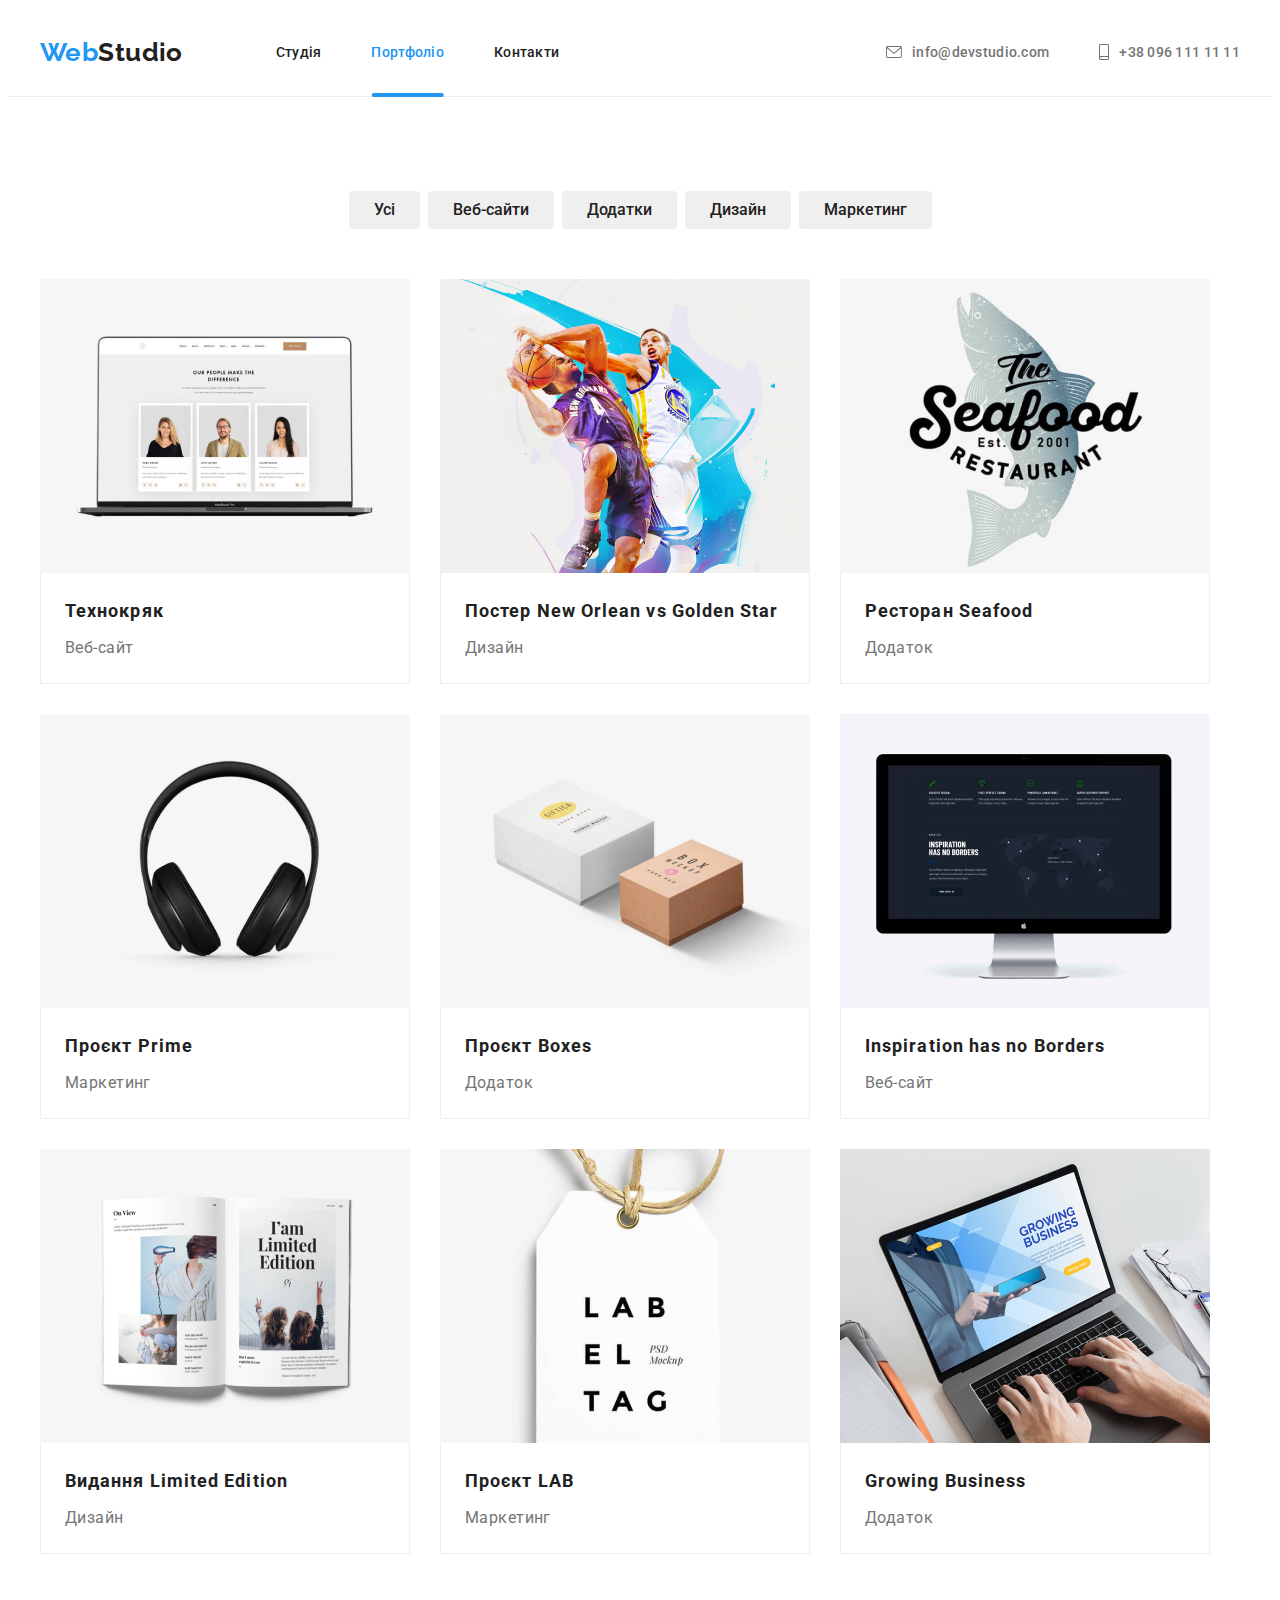
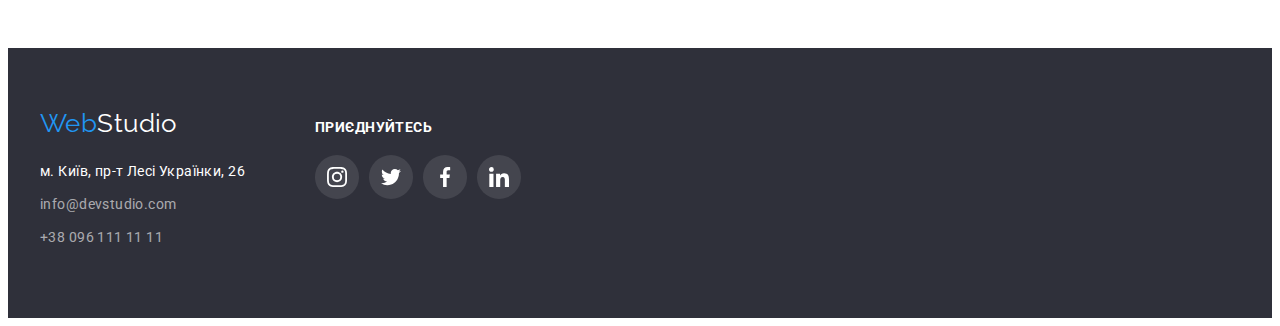
==== portfolio.html @ 7c2a33c4 "Initial commit" ====
<!DOCTYPE html>
<html lang="uk">
  <head>
    <meta charset="UTF-8" />
    <meta http-equiv="X-UA-Compatible" content="IE=edge" />
    <meta name="viewport" content="width=device-width, initial-scale=1.0" />
    <title>WebStudio</title>
    <link rel="preconnect" href="https://fonts.googleapis.com" />
    <link rel="preconnect" href="https://fonts.gstatic.com" crossorigin />
    <link
      href="https://fonts.googleapis.com/css2?family=Montserrat:wght@400;500;600&family=Raleway:wght@700&family=Roboto:wght@400;500;700;900&display=swap"
      rel="stylesheet"
    />
    <!---Modern-normalize---->
    <link
      rel="stylesheet"
      href="https://cdnjs.cloudflare.com/ajax/libs/modern-normalize/1.1.0/modern-normalize.min.css"
      integrity="sha512-wpPYUAdjBVSE4KJnH1VR1HeZfpl1ub8YT/NKx4PuQ5NmX2tKuGu6U/JRp5y+Y8XG2tV+wKQpNHVUX03MfMFn9Q=="
      crossorigin="anonymous"
      referrerpolicy="no-referrer"
    />
    <!----Castom styles---->
    <link rel="stylesheet" href="./css/style.css" />
  </head>
  <body>
    <header class="header">
      <div class="header-container container">
        <nav class="nav-container">
          <a href="./index.html" class="logo link">Web<span class="logo-header">Studio</span></a>
          <ul class="nav-header list">
            <li class="nav-item">
              <a href="./index.html" class="nav-link link ">Студія</a>
            </li>
            <li class="nav-item"><a href="./portfolio.html" class="nav-link link alert">Портфоліо</a></li>
            <li class="nav-item"><a href="" class="nav-link link">Контакти</a></li>
          </ul>
        </nav>

        <ul class="nav-header list">
          <li>
            <a href="mailto:info@devstudio.com" class="contact-nav link link"
              ><svg class="header-icon" width="16" height="12">
                <use href="./images/icons.svg#icon-envelope-hover"></use></svg
              >info@devstudio.com</a
            >
          </li>
          <li>
            <a href="tel:+380961111111" class="contact-nav link"
              ><svg class="header-icon" width="10" height="16">
                <use href="./images/icons.svg#icon-smartphone"></use></svg
              >+38 096 111 11 11</a
            >
          </li>
        </ul>
      </div>
    </header>
    <main>
      <section class="section">
        <div class="container">
          <h1 hidden>Портфоліо</h1>
          <ul class="portfolio-list list">
            <li><button type="button" class="portfolio-btn">Усі</button></li>
            <li><button type="button" class="portfolio-btn">Веб-сайти</button></li>
            <li><button type="button" class="portfolio-btn">Додатки</button></li>
            <li><button type="button" class="portfolio-btn">Дизайн</button></li>
            <li><button type="button" class="portfolio-btn">Маркетинг</button></li>
          </ul>

          <ul class="progecr-list list">
            <li class="progect-item">
              <a class="progect-box " href="">
                <div class="team-thumb">
              <img src="./images/hw1.jpg" alt="фото1" />
              <div class="overlay">
                <p class="overlay-teax">Ресурс пропонує комплексні пропозиції з різним рівнем функціоналу та сервісів. Все це дозволить відвідувачу отримати вичерпні відомості про компанію чи приватну особу.</p>
              </div>
              </div>
              <div class="progecr-list-text">
                <h2 class="project-title">Технокряк</h2>
                <p class="project-teax">Веб-сайт</p>
                </div>
              </a>
            </li>
            <li>
              <a class="progect-box" href="">
              <img src="./images/hw2.jpg" alt="фото2" />
              <div class="progecr-list-text">
                <h2 class="project-title">Постер New Orlean vs Golden Star</h2>
                <p class="project-teax">Дизайн</p>
              </div>
              </a>
            </li>
            <li>
              <a class="progect-box" href="">
              <img src="./images/hw3.jpg" alt="фото3" />
              <div class="progecr-list-text">
                <h2 class="project-title">Ресторан Seafood</h2>
                <p class="project-teax">Додаток</p>
              </div>
              </a>
            </li>
            <li>
              <a class="progect-box" href="">
              <img src="./images/hw4.jpg" alt="фото4" />
              <div class="progecr-list-text">
                <h2 class="project-title">Проєкт Prime</h2>
                <p class="project-teax">Маркетинг</p>
              </div>
              </a>
            </li>
            <li>
              <a class="progect-box" href="">
              <img src="./images/hw5.jpg" alt="фото5" />
              <div class="progecr-list-text">
                <h2 class="project-title">Проєкт Boxes</h2>
                <p class="project-teax">Додаток</p>
              </div>
              </a>
            </li>
            <li>
              <a class="progect-box" href="">
              <img src="./images/hw6.jpg" alt="фото6" />
              <div class="progecr-list-text">
                <h2 class="project-title" lang="en">Inspiration has no Borders</h2>
                <p class="project-teax">Веб-сайт</p>
              </div>
              </a>
            </li>
            <li>
              <a class="progect-box" href="">
              <img src="./images/hw7.jpg" alt="фото7" />
              <div class="progecr-list-text">
                <h2 class="project-title">Видання Limited Edition</h2>
                <p class="project-teax">Дизайн</p>
              </div>
              </a>
            </li>
            <li>
              <a class="progect-box" href="">
              <img src="./images/hw8.jpg" alt="фото8" />
              <div class="progecr-list-text">
                <h2 class="project-title">Проєкт LAB</h2>
                <p class="project-teax">Маркетинг</p>
              </div>
              </a>
            </li>
            <li>
              <a class="progect-box" href="">
              <img src="./images/hw9.jpg" alt="фото9" />
              <div class="progecr-list-text">
                <h2 class="project-title" lang="en">Growing Business</h2>
                <p class="project-teax">Додаток</p>
              </div>
              </a>
            </li>
          </ul>
        </div>
      </section>
    </main>

    <footer class="footer">
      <div class="container footer-container">
        <div class="footer-left-container">
        <a class="footer-logo link" href="./index.html"
          >Web<span class="logo-footer">Studio</span></a
        >
        <address>
          <ul class="list list-footer">
            <li class="footre-items">
              <a
                class="contact-gps link"
                href="https://www.google.com/maps/place/%D0%B1%D1%83%D0%BB.+%D0%9B%D0%B5%D1%81%D0%B8+%D0%A3%D0%BA%D1%80%D0%B0%D0%B8%D0%BD%D0%BA%D0%B8,+26,+%D0%9A%D0%B8%D0%B5%D0%B2,+02000/@50.4265807,30.5361971,17z/data=!3m1!4b1!4m5!3m4!1s0x40d4cf0e033ecbe9:0x57a4dffefec77da0!8m2!3d50.4265807!4d30.5383858"
                target="_blank"
                rel="noopener noreferrer"
                >м. Київ, пр-т Лесі Українки, 26</a
              >
            </li>
            <li class="footre-items">
              <a href="mailto:info@devstudio.com" class="contact-link link">info@devstudio.com</a>
            </li>
            <li class="footre-items">
              <a href="tel:+380961111111" class="contact-link link">+38 096 111 11 11</a>
            </li>
          </ul>
          </div>
          <div class="footer-nav">
            <p class="text">ПРИЄДНУЙТЕСЬ</p>
            <ul class="list footer-social">
              <li class="social-box">
                <a
                  class="social-nav link"
                  href=""
                  target="_blank"
                  rel="noopener noreferrer"
                  aria-label="іконка instagram"
                >
                  <svg class="footer-team-icon" width="20" height="20">
                    <use href="./images/icons.svg#icon-instagram-2"></use>
                  </svg>
                </a>
              </li>
              <li class="social-box">
                <a
                  class="social-nav link"
                  href=""
                  target="_blank"
                  rel="noopener noreferrer"
                  aria-label="іконка twitter"
                >
                  <svg class="footer-team-icon" width="20" height="20">
                    <use href="./images/icons.svg#icon-twitter-1"></use>
                  </svg>
                </a>
              </li>
              <li class="social-box">
                <a
                  class="social-nav link"
                  href=""
                  target="_blank"
                  rel="noopener noreferrer"
                  aria-label="іконка facebook"
                >
                  <svg class="footer-team-icon" width="20" height="20">
                    <use href="./images/icons.svg#icon-facebook-1"></use>
                  </svg>
                </a>
              </li>
              <li class="social-box">
                <a
                  class="social-nav link"
                  href=""
                  target="_blank"
                  rel="noopener noreferrer"
                  aria-label="іконка linkedin"
                >
                  <svg class="footer-team-icon" width="20" height="20">
                    <use href="./images/icons.svg#icon-linkedin-1"></use>
                  </svg>
                </a>
              </li>
            </ul>
            </address>
          </div>
      </div>
    </footer>
  </body>
</html>
---- css/style.css ----
:root {
  --link-focus-color: #2196f3;
  --text-paragraf-color: #757575;
  --text-fon-white-color: #ffffff;
  --text-title-color: #212121;

  --indent: 30px;
  --items: 3;
}

body {
  font-family: 'Roboto', sans-serif;
  font-size: 14px;
  background-color: var(--text-fon-white-color);
  color: var(--text-title-color);
  letter-spacing: 0.03em;
}
/* ------------------card set---------------- */
.card-set {
  display: flex;
  flex-wrap: wrap;
  gap: var(--indent);
}
.card-set-indent {
  flex-basis: calc((100% - var(--indent) * (var(--items) - 1)) / var(--items));
}

/* ------------------reset start---------------- */
h1,
h2,
h3,
h4,
h5,
h6,
p,
ul {
  margin: 0;
}
.list {
  list-style: none;
  margin: 0;
  padding: 0;
}

.link {
  text-decoration: none;
  color: currentColor;
}
img {
  display: block;
  max-width: 100%;
  height: auto;
}
.container {
  width: 1200px;
  padding: 0 15px;
  margin: 0 auto;
}
.section {
  padding-top: 94px;
  padding-bottom: 94px;
}

/* ------------------reset end---------------- */

/* ------------------HAEDER---------------- */
.header-container {
  align-items: center;
  display: flex;
  justify-content: space-between;
}
.header {
  border-bottom: 1px solid #ececec;
}

.nav-list {
  display: flex;
  gap: 30px;
}
.nav-header {
  display: flex;
  gap: 50px;
}
.nav-container {
  display: flex;
  align-items: center;
}
.logo {
  margin-right: 93px;
  font-family: 'Raleway';
  font-weight: 700;
  font-size: 26px;
  line-height: calc(16 / 12);
  color: var(--link-focus-color);
}

.logo-header {
  color: var(--text-title-color);
}
.nav-item {
  font-weight: 500;
  line-height: 1.33;
  letter-spacing: 0.02em;
  color: var(--text-title-color);
}
.nav-link {
  position: relative;
  display: block;
  padding-top: 32px;
  padding-bottom: 32px;
  font-weight: 500;
  line-height: 1.33;
  letter-spacing: 0.02em;
  color: var(--text-title-color);
  transition-property: color;
  transition-duration: 250ms;
  transition-timing-function: cubic-bezier(0.4, 0, 0.2, 1);
}
.alert {
  color: var(--link-focus-color);
}
.nav-link::after {
  content: '';
  position: absolute;
  transform: translateX(-50%) scaleX(0.3);
  left: 50%;

  display: block;
  width: 100%;
  height: 4px;
  border-radius: 2px;
  bottom: -4px;

  background: var(--link-focus-color);
  opacity: 0;
  transition-property: var(--link-focus-color);
  transition-duration: 250ms;
  transition-timing-function: cubic-bezier(0.4, 0, 0.2, 1);
}
.nav-link:hover,
.nav-link:focus {
  color: var(--link-focus-color);
}
.nav-link:hover:after,
.nav-link:focus:after {
  transform: translateX(-50%) scaleX(1);
  opacity: 1;
}
.contact-nav {
  display: flex;
  align-items: center;
  font-weight: 500;
  line-height: calc(24 / 14);
  letter-spacing: 0.02em;
  text-decoration: none;
  color: var(--text-paragraf-color);
  padding-top: 32px;
  padding-bottom: 32px;
  transition-property: color;
  transition-duration: 250ms;
  transition-timing-function: cubic-bezier(0.4, 0, 0.2, 1);
}

.contact-nav:hover,
.contact-nav:focus {
  color: var(--link-focus-color);
}
.alert::after {
  color: var(--link-focus-color);

  position: absolute;
  transform: translateX(-50%);
  left: 50%;

  display: block;
  width: 100%;
  height: 4px;
  border-radius: 2px;
  bottom: -4px;

  background: var(--link-focus-color);
  opacity: 1;
}
.header-icon {
  margin-right: 10px;
  fill: currentColor;
}
/* ------------------HAEDER---------------- */

/* ------------------hero---------------- */
.hero {
  padding-top: 200px;
  padding-bottom: 200px;
  background-image: linear-gradient(to right, rgba(47, 48, 58, 0.4), rgba(47, 48, 58, 0.4)),
    url(../images/Img\ 10.jpg);
  background-position: center;
  background-repeat: no-repeat;
  background-color: rgba(47, 48, 58, 0.4);
  max-width: 1600px;
  margin: 0 auto;
}
.hero-h {
  margin: 0 auto;
  text-align: center;
  width: 696px;
  margin-bottom: 30px;
  font-weight: 900;
  font-size: 44px;
  line-height: calc(60 / 44);
  text-align: center;
  letter-spacing: 0.06em;
  text-transform: uppercase;
  color: var(--text-fon-white-color);
}
.header-btn {
  display: block;
  margin: 0 auto;
  align-items: center;
  padding: 5px 31px;
  font-family: inherit;
  font-weight: 700;
  font-size: 16px;
  line-height: calc(30 / 12);
  letter-spacing: 0.06em;
  color: var(--text-fon-white-color);
  cursor: pointer;
  background-color: var(--link-focus-color);
  box-shadow: 0px 4px 4px rgba(0, 0, 0, 0.15);
  border-radius: 4px;
  border: none;
  cursor: pointer;
}

/* ------------------hero---------------- */

/* ------------------featore ---------------- */

.featore {
  padding-bottom: 0px;
}
.featore-list {
  display: flex;
  gap: 30px;
}
.featore-title {
  margin-bottom: 10px;
  width: 270px;
  line-height: calc(16 / 14);
  text-transform: uppercase;
  font-size: 14px;
  color: var(--text-title-color);
}
.featore-text {
  width: 270px;
  line-height: calc(24 / 14);
  color: var(--text-paragraf-color);
}
.featore-svg-container {
  display: flex;
  justify-content: center;
  align-items: center;
  height: 120px;
  margin-bottom: 30px;
  background: #f5f4fa;
  border-radius: 4px;
}

/* ------------------featore ---------------- */

/* -----------------section-title ---------------- */

.nav-list {
  gap: 30px;
}
.section-title {
  margin-bottom: 50px;
  font-size: 36px;
  line-height: calc(42 / 36);
  text-align: center;
  color: var(--text-title-color);
}
.section-gallery {
  position: relative;
}
.overlay-list {
  position: absolute;
  width: 100%;
  height: 70px;
  bottom: 0;

  background: rgba(47, 48, 58, 0.8);
}
.overlay-team {
  padding-top: 27px;
  padding-bottom: 27px;
  font-weight: 700;
  font-size: 14px;
  line-height: calc(16 / 14);
  text-align: center;
  text-transform: uppercase;
  color: var(--text-fon-white-color);
}
/* ------------------section-title---------------- */

/* ------------------team ---------------- */
.team-list-text {
  padding-top: 30px;
  padding-bottom: 30px;
}
.team-title {
  margin-bottom: 10px;
  justify-content: center;
  font-weight: 500;
  font-size: 16px;
  line-height: calc(19 / 16);
  text-align: center;
  color: var(--text-title-color);
}
.team-text {
  justify-content: center;
  font-size: 16px;
  line-height: calc(19 / 16);
  text-align: center;
  color: var(--text-paragraf-color);
}
.team-nav {
  background: #ffffff;

  box-shadow: 0px 1px 3px rgba(0, 0, 0, 0.12), 0px 1px 1px rgba(0, 0, 0, 0.14),
    0px 2px 1px rgba(0, 0, 0, 0.2);
  border-radius: 0px 0px 4px 4px;
}
.team {
  background: #f5f4fa;
}
.social {
  display: flex;
  justify-content: center;
  align-items: center;
  gap: 10px;
  margin-top: 16px;
}
.social-link {
  display: flex;
  align-items: center;
  justify-content: center;
  width: 44px;
  height: 44px;
  border-radius: 50%;
  color: #afb1b8;
  background-color: var(--text-fon-white-color);
  outline: none;
  transition-property: color, background-color;
  transition-duration: 250ms;
  transition-timing-function: cubic-bezier(0.4, 0, 0.2, 1);
}
.team-icon {
  fill: currentColor;
}
.social-link:hover,
.social-link:focus {
  color: var(--text-fon-white-color);
  background-color: var(--link-focus-color);
}
/* ------------------team ---------------- */
/* -----------------constant ---------------- */
.constant {
  padding: 94px 0;
}
.constant-title {
  margin-bottom: 50px;
  font-size: 36px;
  line-height: calc(42 / 36);
  text-align: center;
  color: var(--text-title-color);
}
.constant-list {
  display: flex;
  gap: 30px;
}
.constant-link {
  display: flex;
  justify-content: center;
  align-items: center;
  width: 100%;
  height: 100%;
  width: 170px;
  height: 92px;
  color: #afb1b8;
  border: 1px solid #afb1b8;
  border-radius: 4px;
  transition-property: color, border;
  transition-duration: 250ms, 250ms;
  transition-timing-function: cubic-bezier(0.4, 0, 0.2, 1);
}
.constant-icon {
  fill: currentColor;
}

.constant-link:hover,
.constant-link:focus {
  border: 1px solid var(--link-focus-color);
  color: var(--link-focus-color);
}
/* -----------------constant ---------------- */

/* ------------------footer---------------- */
.footer {
  padding-top: 60px;
  padding-bottom: 60px;
  background-color: #2f303a;
}

.footer-left-container {
  margin-right: 70px;
}

.footer-logo {
  display: block;
  margin-bottom: 20px;
  font-family: 'Raleway';
  font-size: 26px;
  line-height: calc(31 / 26);
  color: var(--link-focus-color);
}
.logo-footer {
  width: 145px;
  color: var(--text-fon-white-color);
}
.footre-items {
  margin-bottom: 9px;
}

.contact-gps {
  display: block;
  font-style: normal;
  line-height: 24px;
  color: var(--text-fon-white-color);
}
.contact-link {
  display: block;
  font-style: normal;
  line-height: calc(24 / 14);
  text-decoration: none;
  color: rgba(255, 255, 255, 0.6);
  transition-property: color;
  transition-duration: 250ms;
  transition-timing-function: cubic-bezier(0.4, 0, 0.2, 1);
}
.contact-link:hover,
.contact-link:focus {
  color: var(--link-focus-color);
}
.text {
  margin-bottom: 20px;
  display: flex;
  font-weight: 700;
  font-size: 14px;
  line-height: calc(16 / 14);
  text-transform: uppercase;
  color: var(--text-fon-white-color);
  font-style: normal;
}
.social-nav {
  display: flex;
  justify-content: center;
  align-items: center;
  width: 100%;
  height: 100%;
  border-radius: 50%;
  outline: none;
  color: var(--text-fon-white-color);
  background: rgba(255, 255, 255, 0.1);
  transition-property: background-color;
  transition-duration: 250ms;
  transition-timing-function: cubic-bezier(0.4, 0, 0.2, 1);
}
.social-box {
  width: 44px;
  height: 44px;
}
.footer-team-icon {
  fill: currentColor;
}
.footer-social {
  display: flex;
  justify-content: center;
  align-items: center;
  gap: 10px;
}
.footer-container {
  display: flex;
  align-items: baseline;
}
.social-nav:hover,
.social-nav:focus {
  color: var(--text-fon-white-color);
  background-color: #2196f3;
}

/* ------------------footer---------------- */

/* ------------------Modal-windov---------------- */
.backdrop {
  position: fixed;
  width: 100%;
  height: 100%;
  left: 0;
  top: 0;
  background-color: rgba(0, 0, 0, 0, 0.2);
  backdrop-filter: blur(2px);
  transition-property: opacity, visibility;
  transition-duration: 250ms;
  transition-timing-function: cubic-bezier(0.4, 0, 0.2, 1);
}
.backdrop.is-hidden {
  opacity: 0;
  visibility: hidden;
  pointer-events: none;
}
.modal {
  position: absolute;
  top: 50%;
  left: 50%;
  transform: translateX(-50%) translateY(-50%);

  width: 528px;
  min-height: 581px;
  background: var(--text-fon-white-color);
  box-shadow: 0px 1px 3px rgba(0, 0, 0, 0.12), 0px 1px 1px rgba(0, 0, 0, 0.14),
    0px 2px 1px rgba(0, 0, 0, 0.2);
  border-radius: 4px;
}
.backdrop.is-hidden .modal {
  opacity: 0;
  transform: translateX(-50%) translateY(-70%);
}
.modal-btn {
  position: absolute;
  top: 8px;
  right: 8px;

  padding: 0;
  display: inline-flex;
  align-items: center;
  justify-content: center;
  width: 30px;
  height: 30px;
  border-radius: 50%;
  background: var(--text-fon-white-color);
  border: 1px solid rgba(0, 0, 0, 0.1);
  cursor: pointer;
}
.icon-modal {
  fill: currentColor;
}

/* ------------------Modal-windov---------------- */

/* ------------------portfolio-hero---------------- */

.portfolio-btn {
  min-width: 23px;
  min-height: 38px;

  display: inline-block;
  padding: 6px 25px;
  font-family: inherit;
  font-weight: 500;
  font-size: 16px;
  line-height: calc(26 / 16);
  text-align: center;
  color: var(--text-title-color);
  border-radius: 4px;
  cursor: pointer;
  border: none;
  transition-property: color, background-color, box-shadow;
  transition-duration: 250ms;
  transition-timing-function: cubic-bezier(0.4, 0, 0.2, 1);
}
.portfolio-btn:hover,
.portfolio-btn:focus {
  color: var(--text-fon-white-color);
  background-color: var(--link-focus-color);
  box-shadow: 0px 3px 1px rgba(0, 0, 0, 0.1), 0px 1px 2px rgba(0, 0, 0, 0.08),
    0px 2px 2px rgba(0, 0, 0, 0.12);
}
.portfolio-list {
  display: flex;
  gap: 8px;
  justify-content: center;
  margin-bottom: 50px;
}
.progecr-list {
  display: flex;
  flex-wrap: wrap;
  gap: 30px;
}

/* ------------------progecr---------------- */
.progecr-list-text {
  background: var(--text-fon-white-color);
  border: 1px solid #eeeeee;
  border-top: none;
  padding: 20px 24px;
}
.team-thumb {
  position: relative;
  overflow: hidden;
}
.overlay {
  position: absolute;
  top: 0;
  left: 0;
  transform: translateY(100%);
  opacity: 0;

  width: 370px;
  height: 294px;
  padding-top: 63px;
  padding-bottom: 63px;
  padding-left: 24px;
  padding-right: 24px;
  display: flex;
  align-items: center;

  font-size: 18px;
  line-height: calc(28 / 18);
  letter-spacing: 0.03em;
  color: var(--text-fon-white-color);
  background-color: rgba(33, 150, 243, 0.9);

  transition-property: transform, opacity;
  transition-duration: 250ms;
  transition-timing-function: cubic-bezier(0.4, 0, 0.2, 1);
  user-select: none;
}
.progect-box:hover .overlay {
  transform: translateY(0);
  opacity: 1;
}
.project-title {
  margin-bottom: 4px;
  font-size: 18px;
  line-height: calc(36 / 18);
  letter-spacing: 0.06em;
  color: var(--text-title-color);
}
.project-teax {
  font-size: 16px;
  line-height: calc(30 / 16);
  color: var(--text-paragraf-color);
}
.progect-box {
  display: block;
  text-decoration: none;
  transition-property: box-shadow;
  transition-duration: 250ms;
  transition-timing-function: cubic-bezier(0.4, 0, 0.2, 1);
}
.progect-box:hover,
.progect-box:focus {
  box-shadow: 0px 1px 1px rgba(0, 0, 0, 0.12), 0px 4px 4px rgba(0, 0, 0, 0.06),
    1px 4px 6px rgba(0, 0, 0, 0.16);
}
/* ------------------progecr---------------- */
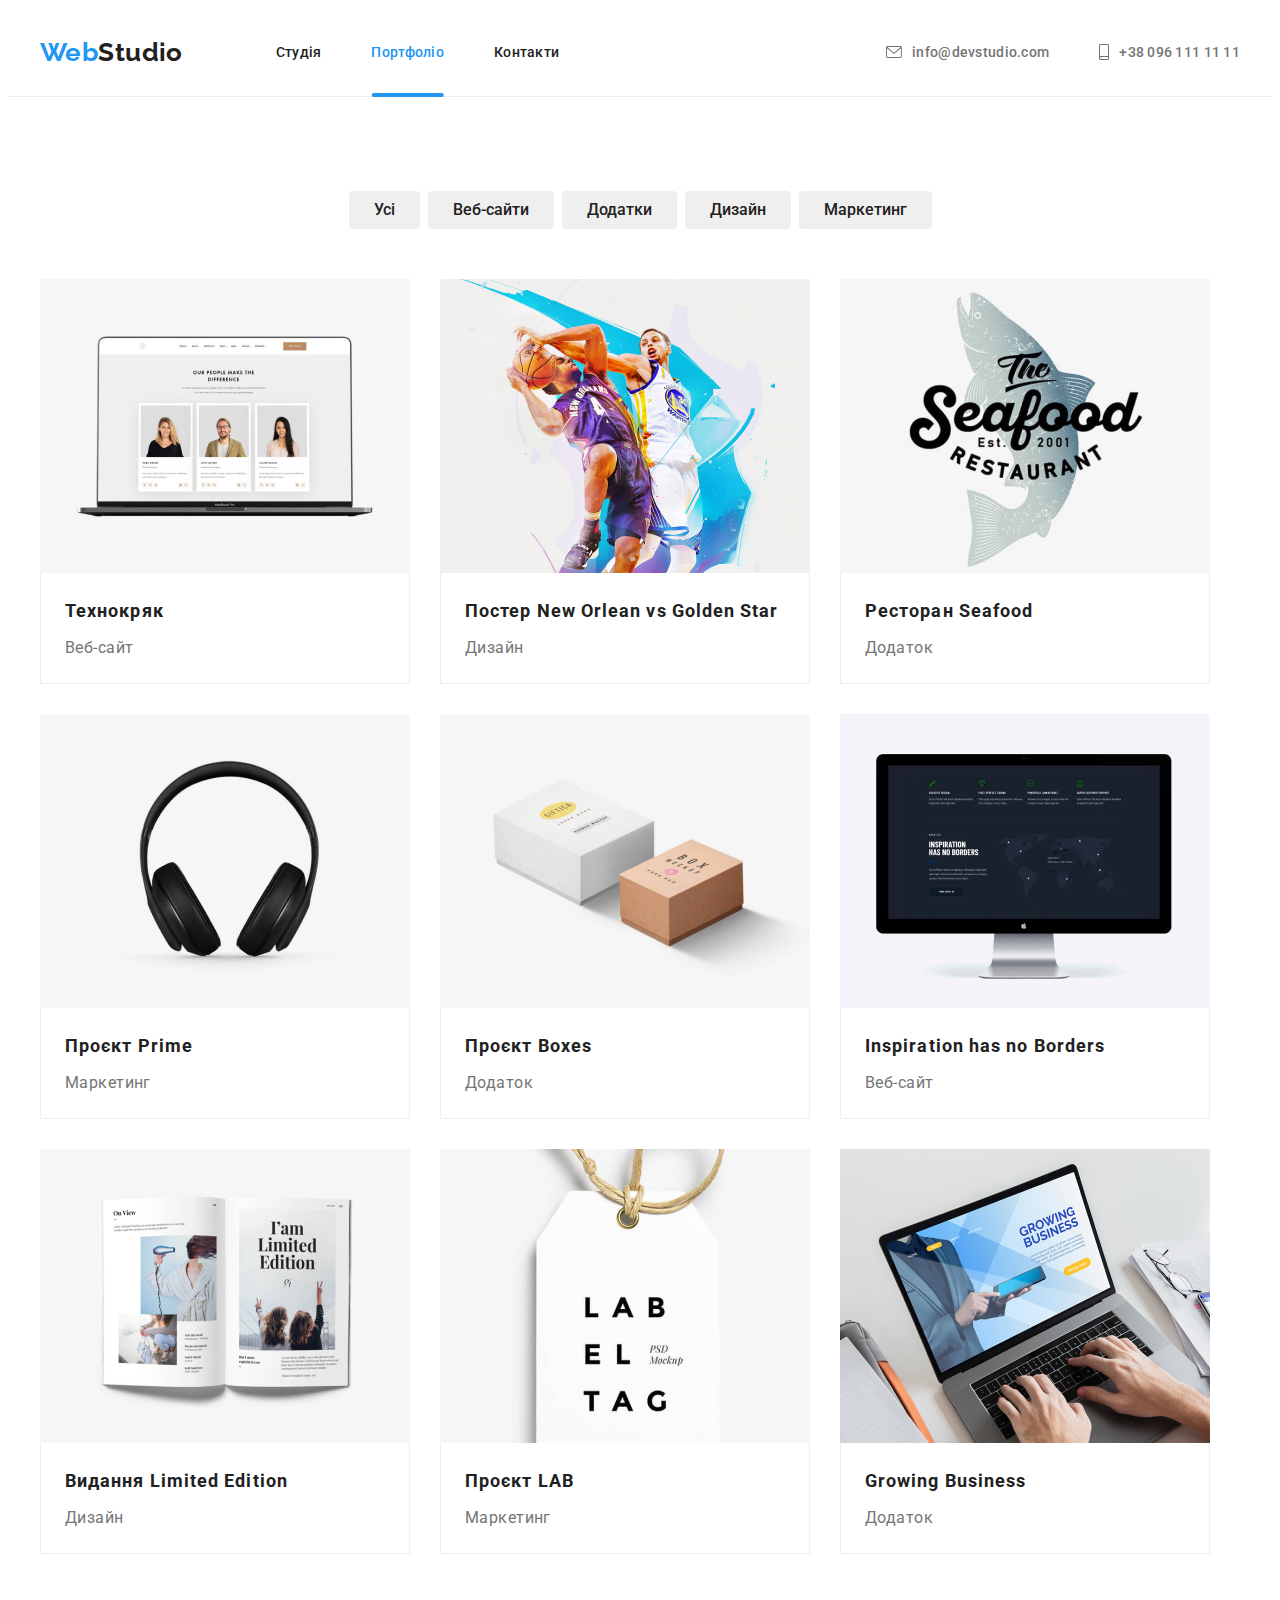
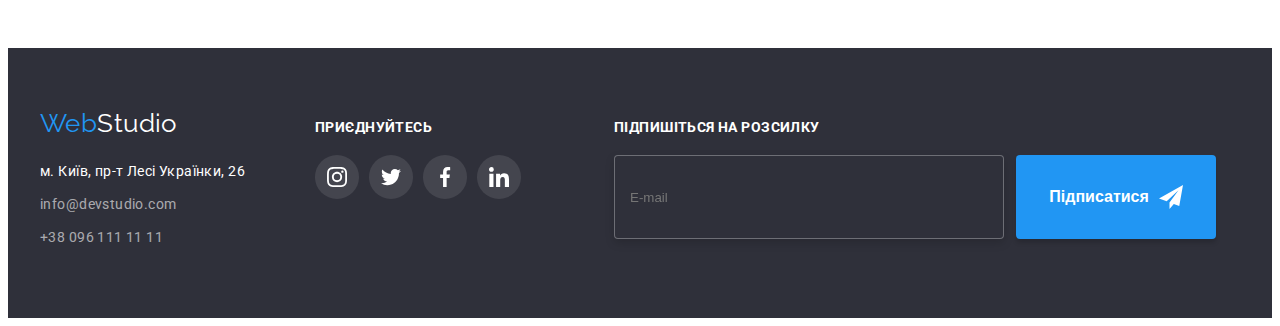
==== commit c92a61e5: "06hw" ====
--- a/portfolio.html
+++ b/portfolio.html
@@ -29,9 +29,11 @@
           <a href="./index.html" class="logo link">Web<span class="logo-header">Studio</span></a>
           <ul class="nav-header list">
             <li class="nav-item">
-              <a href="./index.html" class="nav-link link ">Студія</a>
-            </li>
-            <li class="nav-item"><a href="./portfolio.html" class="nav-link link alert">Портфоліо</a></li>
+              <a href="./index.html" class="nav-link link">Студія</a>
+            </li>
+            <li class="nav-item">
+              <a href="./portfolio.html" class="nav-link link alert">Портфоліо</a>
+            </li>
             <li class="nav-item"><a href="" class="nav-link link">Контакти</a></li>
           </ul>
         </nav>
@@ -68,89 +70,93 @@
 
           <ul class="progecr-list list">
             <li class="progect-item">
-              <a class="progect-box " href="">
+              <a class="progect-box" href="">
                 <div class="team-thumb">
-              <img src="./images/hw1.jpg" alt="фото1" />
-              <div class="overlay">
-                <p class="overlay-teax">Ресурс пропонує комплексні пропозиції з різним рівнем функціоналу та сервісів. Все це дозволить відвідувачу отримати вичерпні відомості про компанію чи приватну особу.</p>
-              </div>
-              </div>
-              <div class="progecr-list-text">
-                <h2 class="project-title">Технокряк</h2>
-                <p class="project-teax">Веб-сайт</p>
-                </div>
-              </a>
-            </li>
-            <li>
-              <a class="progect-box" href="">
-              <img src="./images/hw2.jpg" alt="фото2" />
-              <div class="progecr-list-text">
-                <h2 class="project-title">Постер New Orlean vs Golden Star</h2>
-                <p class="project-teax">Дизайн</p>
-              </div>
-              </a>
-            </li>
-            <li>
-              <a class="progect-box" href="">
-              <img src="./images/hw3.jpg" alt="фото3" />
-              <div class="progecr-list-text">
-                <h2 class="project-title">Ресторан Seafood</h2>
-                <p class="project-teax">Додаток</p>
-              </div>
-              </a>
-            </li>
-            <li>
-              <a class="progect-box" href="">
-              <img src="./images/hw4.jpg" alt="фото4" />
-              <div class="progecr-list-text">
-                <h2 class="project-title">Проєкт Prime</h2>
-                <p class="project-teax">Маркетинг</p>
-              </div>
-              </a>
-            </li>
-            <li>
-              <a class="progect-box" href="">
-              <img src="./images/hw5.jpg" alt="фото5" />
-              <div class="progecr-list-text">
-                <h2 class="project-title">Проєкт Boxes</h2>
-                <p class="project-teax">Додаток</p>
-              </div>
-              </a>
-            </li>
-            <li>
-              <a class="progect-box" href="">
-              <img src="./images/hw6.jpg" alt="фото6" />
-              <div class="progecr-list-text">
-                <h2 class="project-title" lang="en">Inspiration has no Borders</h2>
-                <p class="project-teax">Веб-сайт</p>
-              </div>
-              </a>
-            </li>
-            <li>
-              <a class="progect-box" href="">
-              <img src="./images/hw7.jpg" alt="фото7" />
-              <div class="progecr-list-text">
-                <h2 class="project-title">Видання Limited Edition</h2>
-                <p class="project-teax">Дизайн</p>
-              </div>
-              </a>
-            </li>
-            <li>
-              <a class="progect-box" href="">
-              <img src="./images/hw8.jpg" alt="фото8" />
-              <div class="progecr-list-text">
-                <h2 class="project-title">Проєкт LAB</h2>
-                <p class="project-teax">Маркетинг</p>
-              </div>
-              </a>
-            </li>
-            <li>
-              <a class="progect-box" href="">
-              <img src="./images/hw9.jpg" alt="фото9" />
-              <div class="progecr-list-text">
-                <h2 class="project-title" lang="en">Growing Business</h2>
-                <p class="project-teax">Додаток</p>
-              </div>
+                  <img src="./images/hw1.jpg" alt="фото1" />
+                  <div class="overlay">
+                    <p class="overlay-teax">
+                      Ресурс пропонує комплексні пропозиції з різним рівнем функціоналу та сервісів.
+                      Все це дозволить відвідувачу отримати вичерпні відомості про компанію чи
+                      приватну особу.
+                    </p>
+                  </div>
+                </div>
+                <div class="progecr-list-text">
+                  <h2 class="project-title">Технокряк</h2>
+                  <p class="project-teax">Веб-сайт</p>
+                </div>
+              </a>
+            </li>
+            <li>
+              <a class="progect-box" href="">
+                <img src="./images/hw2.jpg" alt="фото2" />
+                <div class="progecr-list-text">
+                  <h2 class="project-title">Постер New Orlean vs Golden Star</h2>
+                  <p class="project-teax">Дизайн</p>
+                </div>
+              </a>
+            </li>
+            <li>
+              <a class="progect-box" href="">
+                <img src="./images/hw3.jpg" alt="фото3" />
+                <div class="progecr-list-text">
+                  <h2 class="project-title">Ресторан Seafood</h2>
+                  <p class="project-teax">Додаток</p>
+                </div>
+              </a>
+            </li>
+            <li>
+              <a class="progect-box" href="">
+                <img src="./images/hw4.jpg" alt="фото4" />
+                <div class="progecr-list-text">
+                  <h2 class="project-title">Проєкт Prime</h2>
+                  <p class="project-teax">Маркетинг</p>
+                </div>
+              </a>
+            </li>
+            <li>
+              <a class="progect-box" href="">
+                <img src="./images/hw5.jpg" alt="фото5" />
+                <div class="progecr-list-text">
+                  <h2 class="project-title">Проєкт Boxes</h2>
+                  <p class="project-teax">Додаток</p>
+                </div>
+              </a>
+            </li>
+            <li>
+              <a class="progect-box" href="">
+                <img src="./images/hw6.jpg" alt="фото6" />
+                <div class="progecr-list-text">
+                  <h2 class="project-title" lang="en">Inspiration has no Borders</h2>
+                  <p class="project-teax">Веб-сайт</p>
+                </div>
+              </a>
+            </li>
+            <li>
+              <a class="progect-box" href="">
+                <img src="./images/hw7.jpg" alt="фото7" />
+                <div class="progecr-list-text">
+                  <h2 class="project-title">Видання Limited Edition</h2>
+                  <p class="project-teax">Дизайн</p>
+                </div>
+              </a>
+            </li>
+            <li>
+              <a class="progect-box" href="">
+                <img src="./images/hw8.jpg" alt="фото8" />
+                <div class="progecr-list-text">
+                  <h2 class="project-title">Проєкт LAB</h2>
+                  <p class="project-teax">Маркетинг</p>
+                </div>
+              </a>
+            </li>
+            <li>
+              <a class="progect-box" href="">
+                <img src="./images/hw9.jpg" alt="фото9" />
+                <div class="progecr-list-text">
+                  <h2 class="project-title" lang="en">Growing Business</h2>
+                  <p class="project-teax">Додаток</p>
+                </div>
               </a>
             </li>
           </ul>
@@ -161,87 +167,162 @@
     <footer class="footer">
       <div class="container footer-container">
         <div class="footer-left-container">
-        <a class="footer-logo link" href="./index.html"
-          >Web<span class="logo-footer">Studio</span></a
-        >
-        <address>
-          <ul class="list list-footer">
-            <li class="footre-items">
+          <a class="footer-logo link" href="./index.html"
+            >Web<span class="logo-footer">Studio</span></a
+          >
+          <address>
+            <ul class="list list-footer">
+              <li class="footre-items">
+                <a
+                  class="contact-gps link"
+                  href="https://www.google.com/maps/place/%D0%B1%D1%83%D0%BB.+%D0%9B%D0%B5%D1%81%D0%B8+%D0%A3%D0%BA%D1%80%D0%B0%D0%B8%D0%BD%D0%BA%D0%B8,+26,+%D0%9A%D0%B8%D0%B5%D0%B2,+02000/@50.4265807,30.5361971,17z/data=!3m1!4b1!4m5!3m4!1s0x40d4cf0e033ecbe9:0x57a4dffefec77da0!8m2!3d50.4265807!4d30.5383858"
+                  target="_blank"
+                  rel="noopener noreferrer"
+                  >м. Київ, пр-т Лесі Українки, 26</a
+                >
+              </li>
+              <li class="footre-items">
+                <a href="mailto:info@devstudio.com" class="contact-link link">info@devstudio.com</a>
+              </li>
+              <li class="footre-items">
+                <a href="tel:+380961111111" class="contact-link link">+38 096 111 11 11</a>
+              </li>
+            </ul>
+          </address>
+        </div>
+        <div class="footer-nav">
+          <p class="text">ПРИЄДНУЙТЕСЬ</p>
+          <ul class="list footer-social">
+            <li class="social-box">
               <a
-                class="contact-gps link"
-                href="https://www.google.com/maps/place/%D0%B1%D1%83%D0%BB.+%D0%9B%D0%B5%D1%81%D0%B8+%D0%A3%D0%BA%D1%80%D0%B0%D0%B8%D0%BD%D0%BA%D0%B8,+26,+%D0%9A%D0%B8%D0%B5%D0%B2,+02000/@50.4265807,30.5361971,17z/data=!3m1!4b1!4m5!3m4!1s0x40d4cf0e033ecbe9:0x57a4dffefec77da0!8m2!3d50.4265807!4d30.5383858"
+                class="social-nav link"
+                href=""
                 target="_blank"
                 rel="noopener noreferrer"
-                >м. Київ, пр-т Лесі Українки, 26</a
+                aria-label="іконка instagram"
               >
-            </li>
-            <li class="footre-items">
-              <a href="mailto:info@devstudio.com" class="contact-link link">info@devstudio.com</a>
-            </li>
-            <li class="footre-items">
-              <a href="tel:+380961111111" class="contact-link link">+38 096 111 11 11</a>
+                <svg class="footer-team-icon" width="20" height="20">
+                  <use href="./images/icons.svg#icon-instagram-2"></use>
+                </svg>
+              </a>
+            </li>
+            <li class="social-box">
+              <a
+                class="social-nav link"
+                href=""
+                target="_blank"
+                rel="noopener noreferrer"
+                aria-label="іконка twitter"
+              >
+                <svg class="footer-team-icon" width="20" height="20">
+                  <use href="./images/icons.svg#icon-twitter-1"></use>
+                </svg>
+              </a>
+            </li>
+            <li class="social-box">
+              <a
+                class="social-nav link"
+                href=""
+                target="_blank"
+                rel="noopener noreferrer"
+                aria-label="іконка facebook"
+              >
+                <svg class="footer-team-icon" width="20" height="20">
+                  <use href="./images/icons.svg#icon-facebook-1"></use>
+                </svg>
+              </a>
+            </li>
+            <li class="social-box">
+              <a
+                class="social-nav link"
+                href=""
+                target="_blank"
+                rel="noopener noreferrer"
+                aria-label="іконка linkedin"
+              >
+                <svg class="footer-team-icon" width="20" height="20">
+                  <use href="./images/icons.svg#icon-linkedin-1"></use>
+                </svg>
+              </a>
             </li>
           </ul>
+        </div>
+        <div class="footer-form">
+          <p class="footer-form-text">Підпишіться на розсилку</p>
+          <div class="footer-form-box">
+            <input
+              class="footer-form-mail"
+              type="text"
+              name="user_mail"
+              id="user_mail"
+              placeholder="E-mail"
+            />
+            <button class="footer-form-btn" type="submit">
+              Підписатися
+              <svg class="footer-form-icon" width="24" height="24">
+                <use href="./images/icons.svg#icon-send-fly"></use>
+              </svg>
+            </button>
           </div>
-          <div class="footer-nav">
-            <p class="text">ПРИЄДНУЙТЕСЬ</p>
-            <ul class="list footer-social">
-              <li class="social-box">
-                <a
-                  class="social-nav link"
-                  href=""
-                  target="_blank"
-                  rel="noopener noreferrer"
-                  aria-label="іконка instagram"
-                >
-                  <svg class="footer-team-icon" width="20" height="20">
-                    <use href="./images/icons.svg#icon-instagram-2"></use>
-                  </svg>
-                </a>
-              </li>
-              <li class="social-box">
-                <a
-                  class="social-nav link"
-                  href=""
-                  target="_blank"
-                  rel="noopener noreferrer"
-                  aria-label="іконка twitter"
-                >
-                  <svg class="footer-team-icon" width="20" height="20">
-                    <use href="./images/icons.svg#icon-twitter-1"></use>
-                  </svg>
-                </a>
-              </li>
-              <li class="social-box">
-                <a
-                  class="social-nav link"
-                  href=""
-                  target="_blank"
-                  rel="noopener noreferrer"
-                  aria-label="іконка facebook"
-                >
-                  <svg class="footer-team-icon" width="20" height="20">
-                    <use href="./images/icons.svg#icon-facebook-1"></use>
-                  </svg>
-                </a>
-              </li>
-              <li class="social-box">
-                <a
-                  class="social-nav link"
-                  href=""
-                  target="_blank"
-                  rel="noopener noreferrer"
-                  aria-label="іконка linkedin"
-                >
-                  <svg class="footer-team-icon" width="20" height="20">
-                    <use href="./images/icons.svg#icon-linkedin-1"></use>
-                  </svg>
-                </a>
-              </li>
-            </ul>
-            </address>
-          </div>
+        </div>
       </div>
     </footer>
+
+    <!---Modal-windov-->
+    <div class="backdrop is-hidden" data-modal>
+      <div class="modal">
+        <button class="modal-btn" data-modal-close>
+          <svg class="icon-modal" width="18" height="18">
+            <use href="./images/icons.svg#icon-close-black"></use>
+          </svg>
+        </button>
+        <strong class="modal-label">Залиште свої дані, ми вам передзвонимо</strong>
+        <form class="modal-form" name="modal_form">
+          <div class="modal-form-group" role="group">
+            <label class="modal-form-label" for="user_name">Ім'я</label>
+            <div class="modal-form-wrapper">
+              <input class="modal-form-field" type="text" name="user_name" id="user_name" />
+              <svg class="modal-form-icon" width="18" height="18">
+                <use href="./images/icons.svg#icon-person-black-18dp-1"></use>
+              </svg>
+            </div>
+
+            <label class="modal-form-label" for="user_phone">Телефон</label>
+            <div class="modal-form-wrapper">
+              <input class="modal-form-field" type="tel" name="user_phone" id="user_phone" />
+              <svg class="modal-form-icon" width="18" height="18">
+                <use href="./images/icons.svg#icon-phone-black-18dp-1"></use>
+              </svg>
+            </div>
+
+            <label class="modal-form-label" for="user_mail">Пошта</label>
+            <div class="modal-form-wrapper">
+              <input class="modal-form-field" type="text" name="user_mail" id="user_mail" />
+              <svg class="modal-form-icon" width="18" height="18">
+                <use href="./images/icons.svg#icon-email-black-18dp-1"></use>
+              </svg>
+            </div>
+
+            <label class="modal-form-label" for="user_message">Коментар</label>
+            <textarea
+              class="modal-form-message"
+              name="user_message"
+              id="user_message"
+              rows="6"
+              placeholder="Введіть текст"
+            ></textarea>
+          </div>
+          <div class="modal-form-agreement" role="group">
+            <input class="modal-form-checkbox" type="checkbox" id="user_agreement" />
+            <label class="modal-form-agreement-desc" for="user_agreemen"
+              >Погоджуюся з розсилкою та приймаю
+              <a class="modal-form-agreement-link" href=""> Умови договору</a></label
+            >
+          </div>
+          <button class="modal-form-btn" type="submit">Відправити</button>
+        </form>
+      </div>
+    </div>
+    <script src="./js/modal.js"></script>
   </body>
 </html>
--- a/css/style.css
+++ b/css/style.css
@@ -133,7 +133,7 @@
 
   background: var(--link-focus-color);
   opacity: 0;
-  transition-property: var(--link-focus-color);
+  transition-property: color;
   transition-duration: 250ms;
   transition-timing-function: cubic-bezier(0.4, 0, 0.2, 1);
 }
@@ -495,7 +495,80 @@
 .social-nav:hover,
 .social-nav:focus {
   color: var(--text-fon-white-color);
-  background-color: #2196f3;
+  background-color: var(--link-focus-color);
+}
+.footer-form {
+  margin-left: 93px;
+}
+.footer-form-text {
+  display: flex;
+  margin-bottom: 20px;
+  font-weight: 700;
+  font-size: 14px;
+  line-height: calc(16 / 14);
+  letter-spacing: 0.03em;
+  text-transform: uppercase;
+
+  color: var(--text-fon-white-color);
+}
+.footer-form-mail {
+  display: flex;
+  gap: 12px;
+  width: 358px;
+  height: 50px;
+  padding: 16px 15px;
+  color: var(--text-fon-white-color);
+  border: 1px solid rgba(255, 255, 255, 0.3);
+  filter: drop-shadow(0px 4px 4px rgba(0, 0, 0, 0.15));
+  border-radius: 4px;
+  background: #2f303a;
+  outline: 1px solid transparent;
+  outline-offset: -1px;
+  transition-property: outline;
+  transition-duration: 250ms;
+  transition-timing-function: cubic-bezier(0.4, 0, 0.2, 1);
+}
+.footer-form-mail:focus {
+  outline: 1px solid var(--link-focus-color);
+}
+.footer-form-mail:placeholder {
+  display: flex;
+  align-items: center;
+  letter-spacing: 0.03em;
+  margin-right: 16px;
+  font-weight: 400;
+  font-size: 16px;
+  line-height: calc(20 / 16);
+
+  color: rgba(255, 255, 255, 0.6);
+}
+.footer-form-btn {
+  display: flex;
+  align-items: center;
+  justify-content: center;
+  padding: 10px 28px;
+  min-width: 200px;
+  min-height: 50px;
+  font-weight: 700;
+  font-size: 16px;
+
+  line-height: calc(30 / 16);
+
+  color: var(--text-fon-white-color);
+  background: var(--link-focus-color);
+  box-shadow: 0px 4px 4px rgba(0, 0, 0, 0.15);
+  border-radius: 4px;
+  cursor: pointer;
+  border: none;
+}
+.footer-form-icon {
+  top: 13px;
+  right: 28px;
+  margin-left: 10px;
+}
+.footer-form-box {
+  display: flex;
+  gap: 12px;
 }
 
 /* ------------------footer---------------- */
@@ -526,6 +599,7 @@
 
   width: 528px;
   min-height: 581px;
+  padding: 40px;
   background: var(--text-fon-white-color);
   box-shadow: 0px 1px 3px rgba(0, 0, 0, 0.12), 0px 1px 1px rgba(0, 0, 0, 0.14),
     0px 2px 1px rgba(0, 0, 0, 0.2);
@@ -553,6 +627,146 @@
 }
 .icon-modal {
   fill: currentColor;
+}
+.modal-label {
+  display: block;
+
+  margin-bottom: 30px;
+  font-weight: 700;
+  font-size: 20px;
+  line-height: calc(23 / 20);
+  text-align: center;
+  letter-spacing: 0.03em;
+
+  color: var(--text-title-color);
+}
+.modal-form-label {
+  display: block;
+
+  font-size: 12px;
+  line-height: calc(14 / 12);
+  letter-spacing: 0.01em;
+  color: #757575;
+
+  margin-bottom: 4px;
+}
+.modal-form-wrapper {
+  position: relative;
+  margin-bottom: 28px;
+}
+.modal-form-field {
+  width: 100%;
+  height: 40px;
+  padding-left: 42px;
+  padding-right: 42px;
+
+  border: 1px solid rgba(33, 33, 33, 0.2);
+  border-radius: 4px;
+  outline: 1px solid transparent;
+  outline-offset: -1px;
+  transition-property: outline;
+  transition-duration: 250ms;
+  transition-timing-function: cubic-bezier(0.4, 0, 0.2, 1);
+}
+
+.modal-form-field:focus {
+  outline: 1px solid var(--link-focus-color);
+}
+.modal-form-icon {
+  position: absolute;
+  top: 50%;
+  left: 12px;
+  transform: translateY(-50%);
+  transition: fill var(--link-focus-color);
+}
+.modal-form-field:focus + .modal-form-icon {
+  fill: var(--link-focus-color);
+}
+.modal-form-group {
+  margin-bottom: 20px;
+}
+.modal-form-message {
+  display: block;
+  width: 100%;
+  height: 120%;
+  resize: none;
+  padding: 16px 12px;
+
+  border: 1px solid rgba(33, 33, 33, 0.2);
+  border-radius: 4px;
+
+  outline: 1px solid transparent;
+  outline-offset: -1px;
+  transition-property: outline;
+  transition-duration: 250ms;
+  transition-timing-function: cubic-bezier(0.4, 0, 0.2, 1);
+}
+.modal-form-message:focus {
+  outline: 1px solid var(--link-focus-color);
+}
+.modal-form-message.placeholder {
+  margin-left: 16px;
+}
+
+.modal-form-btn {
+  display: block;
+  margin: 0 auto;
+  align-items: center;
+  padding: 10px 52px;
+  font-weight: 700;
+  font-size: 16px;
+  line-height: calc(30 / 16);
+  letter-spacing: 0.06em;
+
+  color: var(--text-fon-white-color);
+  background: #188ce8;
+  box-shadow: 0px 4px 4px rgba(0, 0, 0, 0.15);
+  border-radius: 4px;
+  cursor: pointer;
+  border: none;
+}
+.modal-form-agreement {
+  display: flex;
+  justify-content: center;
+  align-items: center;
+  gap: 7px;
+  margin-bottom: 30px;
+}
+.modal-form-agreement-desc {
+  user-select: none;
+  font-size: 14px;
+  line-height: calc(24 / 14);
+
+  letter-spacing: 0.03em;
+  color: var(--text-paragraf-color);
+}
+.modal-form-agreement-link {
+  color: var(--link-focus-color);
+  text-underline-offset: 2px;
+}
+.modal-form-checkbox {
+  appearance: none;
+
+  width: 16px;
+  height: 15px;
+
+  outline: 2px solid transparent;
+  outline-offset: -2px;
+  border: 2px solid;
+  border-radius: 2px;
+  background-position: center;
+  background-repeat: no-repeat;
+  background-size: 0;
+
+  transition-property: outline-color, background-color, background-size;
+  transition-duration: 250ms;
+  transition-timing-function: cubic-bezier(0.4, 0, 0.2, 1);
+}
+.modal-form-checkbox:checked {
+  outline-color: var(--link-focus-color);
+  background-color: var(--link-focus-color);
+  background-image: url("data:image/svg+xml,%3Csvg width='13' height='10' viewBox='0 0 13 10' fill='none' xmlns='http://www.w3.org/2000/svg'%3E%3Cpath d='M1.95703 4.75166L1.88825 4.68604L1.81923 4.75141L0.93123 5.59258L0.854858 5.66492L0.930974 5.73753L4.42671 9.07236L4.49574 9.1382L4.56476 9.07236L12.069 1.91352L12.1449 1.84116L12.069 1.76881L11.1873 0.927644L11.1183 0.861826L11.0493 0.927611L4.49577 7.17353L1.95703 4.75166Z' fill='white' stroke='white' stroke-width='0.2'/%3E%3C/svg%3E");
+  background-size: 11px 8px;
 }
 
 /* ------------------Modal-windov---------------- */
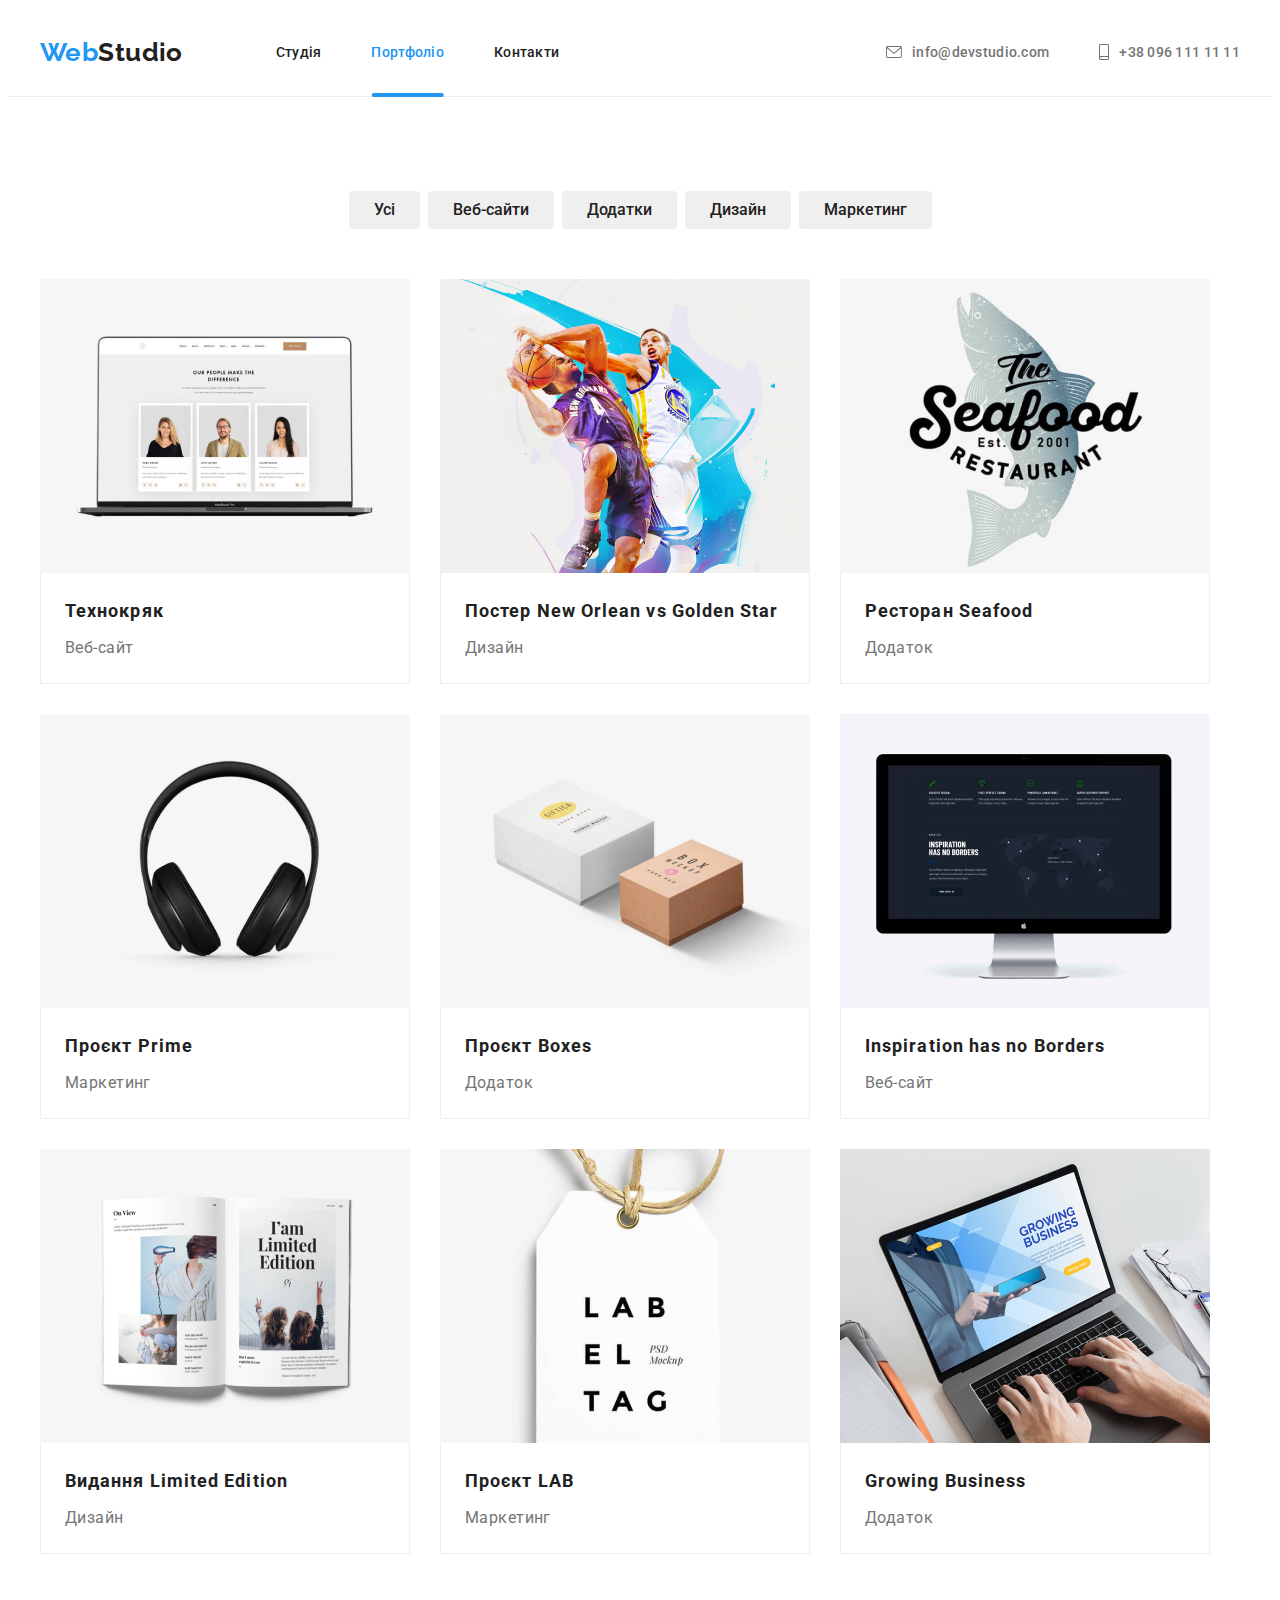
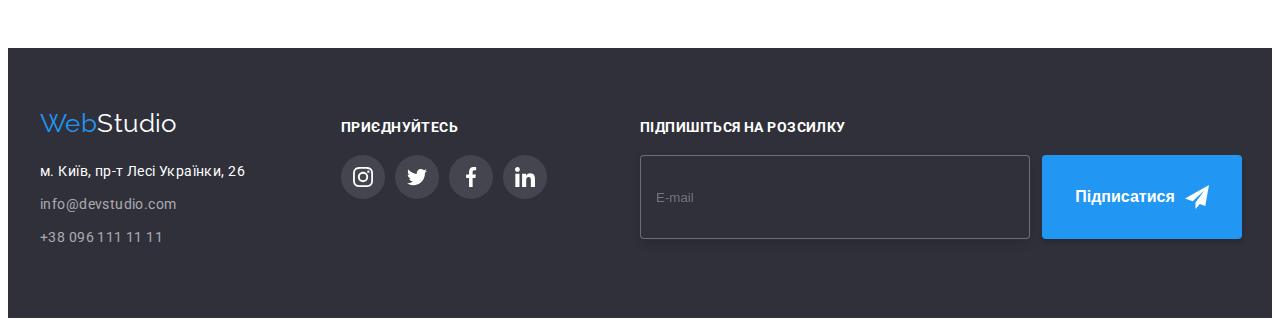
==== commit 96bfa452: "06hw" ====
--- a/portfolio.html
+++ b/portfolio.html
@@ -247,14 +247,14 @@
             </li>
           </ul>
         </div>
-        <div class="footer-form">
+        <div class="footer-form-nav">
           <p class="footer-form-text">Підпишіться на розсилку</p>
-          <div class="footer-form-box">
+          <form class="footer-form-box">
             <input
               class="footer-form-mail"
-              type="text"
+              type="email"
               name="user_mail"
-              id="user_mail"
+              id="user_email"
               placeholder="E-mail"
             />
             <button class="footer-form-btn" type="submit">
@@ -263,7 +263,7 @@
                 <use href="./images/icons.svg#icon-send-fly"></use>
               </svg>
             </button>
-          </div>
+          </form>
         </div>
       </div>
     </footer>
@@ -295,9 +295,9 @@
               </svg>
             </div>
 
-            <label class="modal-form-label" for="user_mail">Пошта</label>
+            <label class="modal-form-label" for="user_email">Пошта</label>
             <div class="modal-form-wrapper">
-              <input class="modal-form-field" type="text" name="user_mail" id="user_mail" />
+              <input class="modal-form-field" type="email" name="user_email" id="user_email" />
               <svg class="modal-form-icon" width="18" height="18">
                 <use href="./images/icons.svg#icon-email-black-18dp-1"></use>
               </svg>
@@ -312,9 +312,15 @@
               placeholder="Введіть текст"
             ></textarea>
           </div>
+
           <div class="modal-form-agreement" role="group">
-            <input class="modal-form-checkbox" type="checkbox" id="user_agreement" />
-            <label class="modal-form-agreement-desc" for="user_agreemen"
+            <input
+              class="modal-form-checkbox"
+              type="checkbox"
+              name="user_agreemen"
+              id="user_agreement"
+            />
+            <label class="modal-form-agreement-desc" for="user_agreement"
               >Погоджуюся з розсилкою та приймаю
               <a class="modal-form-agreement-link" href=""> Умови договору</a></label
             >
--- a/css/style.css
+++ b/css/style.css
@@ -3,6 +3,7 @@
   --text-paragraf-color: #757575;
   --text-fon-white-color: #ffffff;
   --text-title-color: #212121;
+  --background-btn-color: #188ce8;
 
   --indent: 30px;
   --items: 3;
@@ -413,6 +414,7 @@
 
 .footer-left-container {
   margin-right: 70px;
+  min-width: 231px;
 }
 
 .footer-logo {
@@ -497,7 +499,7 @@
   color: var(--text-fon-white-color);
   background-color: var(--link-focus-color);
 }
-.footer-form {
+.footer-form-nav {
   margin-left: 93px;
 }
 .footer-form-text {
@@ -524,12 +526,12 @@
   background: #2f303a;
   outline: 1px solid transparent;
   outline-offset: -1px;
-  transition-property: outline;
+  transition-property: border-color;
   transition-duration: 250ms;
   transition-timing-function: cubic-bezier(0.4, 0, 0.2, 1);
 }
 .footer-form-mail:focus {
-  outline: 1px solid var(--link-focus-color);
+  border-color: var(--link-focus-color);
 }
 .footer-form-mail:placeholder {
   display: flex;
@@ -625,13 +627,17 @@
   border: 1px solid rgba(0, 0, 0, 0.1);
   cursor: pointer;
 }
+.icon-modal:hover,
+.icon-modal:focus {
+  fill: var(--link-focus-color);
+}
 .icon-modal {
   fill: currentColor;
 }
 .modal-label {
   display: block;
 
-  margin-bottom: 30px;
+  margin-bottom: 12px;
   font-weight: 700;
   font-size: 20px;
   line-height: calc(23 / 20);
@@ -646,17 +652,17 @@
   font-size: 12px;
   line-height: calc(14 / 12);
   letter-spacing: 0.01em;
-  color: #757575;
+  color: var(--text-paragraf-color);
 
   margin-bottom: 4px;
 }
 .modal-form-wrapper {
   position: relative;
-  margin-bottom: 28px;
+  margin-bottom: 10px;
 }
 .modal-form-field {
   width: 100%;
-  height: 40px;
+  height: 38px;
   padding-left: 42px;
   padding-right: 42px;
 
@@ -664,20 +670,23 @@
   border-radius: 4px;
   outline: 1px solid transparent;
   outline-offset: -1px;
-  transition-property: outline;
+  transition-property: border-color;
   transition-duration: 250ms;
   transition-timing-function: cubic-bezier(0.4, 0, 0.2, 1);
 }
 
 .modal-form-field:focus {
-  outline: 1px solid var(--link-focus-color);
+  border-color: var(--link-focus-color);
 }
 .modal-form-icon {
   position: absolute;
   top: 50%;
   left: 12px;
   transform: translateY(-50%);
-  transition: fill var(--link-focus-color);
+
+  transition-property: fill;
+  transition-duration: 250ms;
+  transition-timing-function: cubic-bezier(0.4, 0, 0.2, 1);
 }
 .modal-form-field:focus + .modal-form-icon {
   fill: var(--link-focus-color);
@@ -688,7 +697,7 @@
 .modal-form-message {
   display: block;
   width: 100%;
-  height: 120%;
+  height: 118px;
   resize: none;
   padding: 16px 12px;
 
@@ -697,12 +706,12 @@
 
   outline: 1px solid transparent;
   outline-offset: -1px;
-  transition-property: outline;
+  transition-property: order-color;
   transition-duration: 250ms;
   transition-timing-function: cubic-bezier(0.4, 0, 0.2, 1);
 }
 .modal-form-message:focus {
-  outline: 1px solid var(--link-focus-color);
+  border-color: var(--link-focus-color);
 }
 .modal-form-message.placeholder {
   margin-left: 16px;
@@ -719,7 +728,7 @@
   letter-spacing: 0.06em;
 
   color: var(--text-fon-white-color);
-  background: #188ce8;
+  background: var(--background-btn-color);
   box-shadow: 0px 4px 4px rgba(0, 0, 0, 0.15);
   border-radius: 4px;
   cursor: pointer;
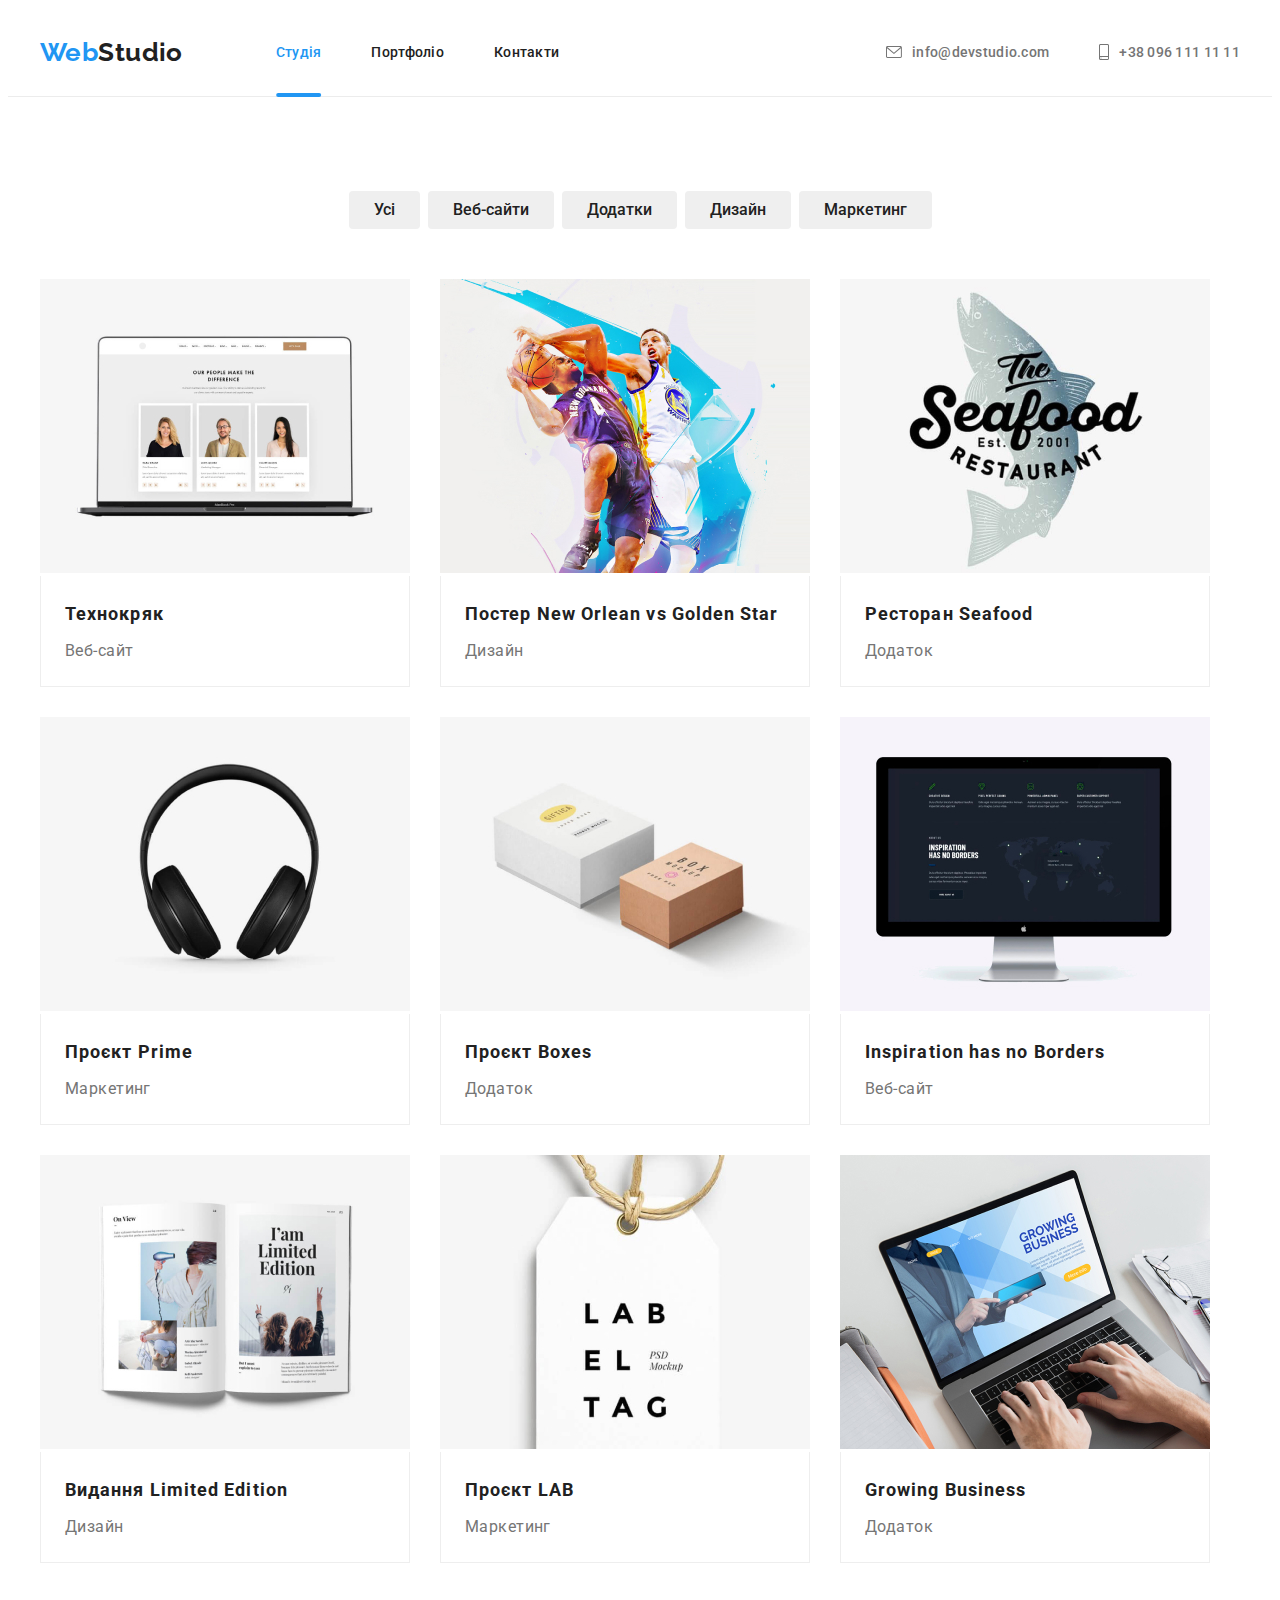
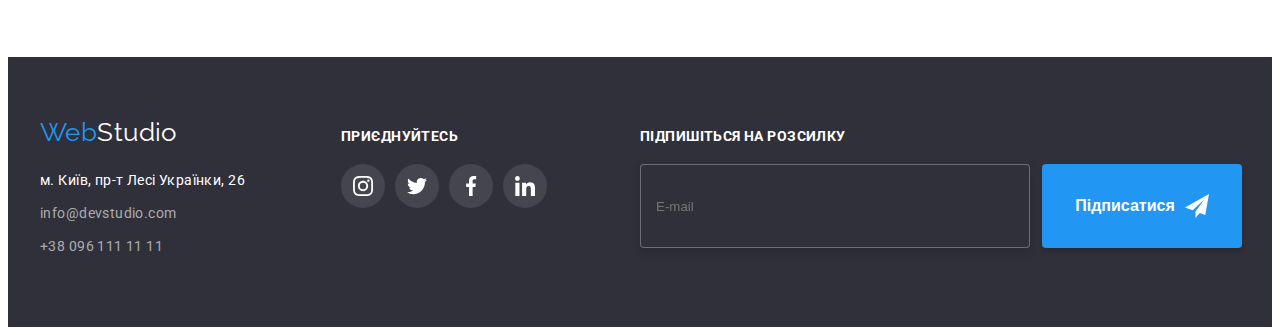
==== commit 1de9133c: "06hw" ====
--- a/portfolio.html
+++ b/portfolio.html
@@ -24,31 +24,33 @@
   </head>
   <body>
     <header class="header">
-      <div class="header-container container">
-        <nav class="nav-container">
-          <a href="./index.html" class="logo link">Web<span class="logo-header">Studio</span></a>
-          <ul class="nav-header list">
+      <div class="header__overlay container">
+        <nav class="nav">
+          <a class="header__logo link" href="./index.html"
+            >Web<span class="logo__text">Studio</span></a
+          >
+          <ul class="nav__list list">
+            <li class="nav__item">
+              <a href="./index.html" class="nav__link link alert">Студія</a>
+            </li>
             <li class="nav-item">
-              <a href="./index.html" class="nav-link link">Студія</a>
-            </li>
-            <li class="nav-item">
-              <a href="./portfolio.html" class="nav-link link alert">Портфоліо</a>
-            </li>
-            <li class="nav-item"><a href="" class="nav-link link">Контакти</a></li>
+              <a href="./portfolio.html" class="nav__link link">Портфоліо</a>
+            </li>
+            <li class="nav-item"><a href="" class="nav__link link">Контакти</a></li>
           </ul>
         </nav>
 
-        <ul class="nav-header list">
+        <ul class="nav__list list">
           <li>
-            <a href="mailto:info@devstudio.com" class="contact-nav link link"
-              ><svg class="header-icon" width="16" height="12">
+            <a href="mailto:info@devstudio.com" class="nav__contact link link"
+              ><svg class="header__icon" width="16" height="12">
                 <use href="./images/icons.svg#icon-envelope-hover"></use></svg
               >info@devstudio.com</a
             >
           </li>
           <li>
-            <a href="tel:+380961111111" class="contact-nav link"
-              ><svg class="header-icon" width="10" height="16">
+            <a href="tel:+380961111111" class="nav__contact link"
+              ><svg class="header__icon" width="10" height="16">
                 <use href="./images/icons.svg#icon-smartphone"></use></svg
               >+38 096 111 11 11</a
             >
--- a/css/style.css
+++ b/css/style.css
@@ -47,7 +47,7 @@
   text-decoration: none;
   color: currentColor;
 }
-img {
+.img {
   display: block;
   max-width: 100%;
   height: auto;
@@ -65,28 +65,27 @@
 /* ------------------reset end---------------- */
 
 /* ------------------HAEDER---------------- */
-.header-container {
-  align-items: center;
-  display: flex;
-  justify-content: space-between;
-}
 .header {
   border-bottom: 1px solid #ececec;
 }
 
-.nav-list {
-  display: flex;
-  gap: 30px;
-}
-.nav-header {
+.header__overlay {
+  align-items: center;
+  display: flex;
+  justify-content: space-between;
+}
+
+.nav {
+  display: flex;
+  align-items: center;
+}
+
+.nav__list {
   display: flex;
   gap: 50px;
 }
-.nav-container {
-  display: flex;
-  align-items: center;
-}
-.logo {
+
+.header__logo {
   margin-right: 93px;
   font-family: 'Raleway';
   font-weight: 700;
@@ -95,16 +94,16 @@
   color: var(--link-focus-color);
 }
 
-.logo-header {
-  color: var(--text-title-color);
-}
-.nav-item {
+.logo__text {
+  color: var(--text-title-color);
+}
+.nav__item {
   font-weight: 500;
   line-height: 1.33;
   letter-spacing: 0.02em;
   color: var(--text-title-color);
 }
-.nav-link {
+.nav__link {
   position: relative;
   display: block;
   padding-top: 32px;
@@ -120,7 +119,7 @@
 .alert {
   color: var(--link-focus-color);
 }
-.nav-link::after {
+.nav__link::after {
   content: '';
   position: absolute;
   transform: translateX(-50%) scaleX(0.3);
@@ -138,16 +137,16 @@
   transition-duration: 250ms;
   transition-timing-function: cubic-bezier(0.4, 0, 0.2, 1);
 }
-.nav-link:hover,
-.nav-link:focus {
+.nav__link:hover,
+.nav__link:focus {
   color: var(--link-focus-color);
 }
-.nav-link:hover:after,
-.nav-link:focus:after {
+.nav__link:hover:after,
+.nav__link:focus:after {
   transform: translateX(-50%) scaleX(1);
   opacity: 1;
 }
-.contact-nav {
+.nav__contact {
   display: flex;
   align-items: center;
   font-weight: 500;
@@ -162,8 +161,8 @@
   transition-timing-function: cubic-bezier(0.4, 0, 0.2, 1);
 }
 
-.contact-nav:hover,
-.contact-nav:focus {
+.nav__contact:hover,
+.nav__contact:focus {
   color: var(--link-focus-color);
 }
 .alert::after {
@@ -182,7 +181,7 @@
   background: var(--link-focus-color);
   opacity: 1;
 }
-.header-icon {
+.header__icon {
   margin-right: 10px;
   fill: currentColor;
 }
@@ -200,7 +199,7 @@
   max-width: 1600px;
   margin: 0 auto;
 }
-.hero-h {
+.hero__h {
   margin: 0 auto;
   text-align: center;
   width: 696px;
@@ -213,7 +212,7 @@
   text-transform: uppercase;
   color: var(--text-fon-white-color);
 }
-.header-btn {
+.hero__btn {
   display: block;
   margin: 0 auto;
   align-items: center;
@@ -234,16 +233,16 @@
 
 /* ------------------hero---------------- */
 
-/* ------------------featore ---------------- */
-
-.featore {
+/* ------------------advantage---------------- */
+
+.advantage {
   padding-bottom: 0px;
 }
-.featore-list {
+.advantage__list {
   display: flex;
   gap: 30px;
 }
-.featore-title {
+.advantage__title {
   margin-bottom: 10px;
   width: 270px;
   line-height: calc(16 / 14);
@@ -251,12 +250,12 @@
   font-size: 14px;
   color: var(--text-title-color);
 }
-.featore-text {
+.advantage__text {
   width: 270px;
   line-height: calc(24 / 14);
   color: var(--text-paragraf-color);
 }
-.featore-svg-container {
+.advantage__svg {
   display: flex;
   justify-content: center;
   align-items: center;
@@ -266,24 +265,25 @@
   border-radius: 4px;
 }
 
-/* ------------------featore ---------------- */
-
-/* -----------------section-title ---------------- */
-
-.nav-list {
+/* ------------------advantage---------------- */
+
+/* -----------------developers---------------- */
+
+.developers__list {
+  display: flex;
   gap: 30px;
 }
-.section-title {
+.developers__title {
   margin-bottom: 50px;
   font-size: 36px;
   line-height: calc(42 / 36);
   text-align: center;
   color: var(--text-title-color);
 }
-.section-gallery {
+.developers__item {
   position: relative;
 }
-.overlay-list {
+.developers__overlay {
   position: absolute;
   width: 100%;
   height: 70px;
@@ -291,7 +291,7 @@
 
   background: rgba(47, 48, 58, 0.8);
 }
-.overlay-team {
+.developers__subtitle {
   padding-top: 27px;
   padding-bottom: 27px;
   font-weight: 700;
@@ -301,14 +301,35 @@
   text-transform: uppercase;
   color: var(--text-fon-white-color);
 }
-/* ------------------section-title---------------- */
+/* ------------------developers---------------- */
 
 /* ------------------team ---------------- */
-.team-list-text {
+.team {
+  background: #f5f4fa;
+}
+.team__title {
+  margin-bottom: 50px;
+  font-size: 36px;
+  line-height: calc(42 / 36);
+  text-align: center;
+  color: var(--text-title-color);
+}
+.team__list {
+  display: flex;
+  gap: 30px;
+}
+.team__itam {
+  background: var(--text-fon-white-color);
+
+  box-shadow: 0px 1px 3px rgba(0, 0, 0, 0.12), 0px 1px 1px rgba(0, 0, 0, 0.14),
+    0px 2px 1px rgba(0, 0, 0, 0.2);
+  border-radius: 0px 0px 4px 4px;
+}
+.team__overlay {
   padding-top: 30px;
   padding-bottom: 30px;
 }
-.team-title {
+.team__subtitle {
   margin-bottom: 10px;
   justify-content: center;
   font-weight: 500;
@@ -317,31 +338,26 @@
   text-align: center;
   color: var(--text-title-color);
 }
-.team-text {
+.team__text {
   justify-content: center;
   font-size: 16px;
   line-height: calc(19 / 16);
   text-align: center;
   color: var(--text-paragraf-color);
 }
-.team-nav {
-  background: #ffffff;
-
-  box-shadow: 0px 1px 3px rgba(0, 0, 0, 0.12), 0px 1px 1px rgba(0, 0, 0, 0.14),
-    0px 2px 1px rgba(0, 0, 0, 0.2);
-  border-radius: 0px 0px 4px 4px;
-}
-.team {
-  background: #f5f4fa;
-}
-.social {
+
+/* ------------------team---------------- */
+
+/* ------------------social---------------- */
+
+.social__list {
   display: flex;
   justify-content: center;
   align-items: center;
   gap: 10px;
   margin-top: 16px;
 }
-.social-link {
+.social__link {
   display: flex;
   align-items: center;
   justify-content: center;
@@ -355,31 +371,32 @@
   transition-duration: 250ms;
   transition-timing-function: cubic-bezier(0.4, 0, 0.2, 1);
 }
-.team-icon {
+.social__icon {
   fill: currentColor;
 }
-.social-link:hover,
-.social-link:focus {
+.social__link:hover,
+.social__link:focus {
   color: var(--text-fon-white-color);
   background-color: var(--link-focus-color);
 }
-/* ------------------team ---------------- */
-/* -----------------constant ---------------- */
-.constant {
+/* ------------------social---------------- */
+
+/* -----------------client---------------- */
+.client {
   padding: 94px 0;
 }
-.constant-title {
+.client__title {
   margin-bottom: 50px;
   font-size: 36px;
   line-height: calc(42 / 36);
   text-align: center;
   color: var(--text-title-color);
 }
-.constant-list {
+.client__list {
   display: flex;
   gap: 30px;
 }
-.constant-link {
+.client__link {
   display: flex;
   justify-content: center;
   align-items: center;
@@ -394,16 +411,16 @@
   transition-duration: 250ms, 250ms;
   transition-timing-function: cubic-bezier(0.4, 0, 0.2, 1);
 }
-.constant-icon {
+.client__icon {
   fill: currentColor;
 }
 
-.constant-link:hover,
-.constant-link:focus {
+.client__link:hover,
+.client__link:focus {
   border: 1px solid var(--link-focus-color);
   color: var(--link-focus-color);
 }
-/* -----------------constant ---------------- */
+/* -----------------client---------------- */
 
 /* ------------------footer---------------- */
 .footer {
